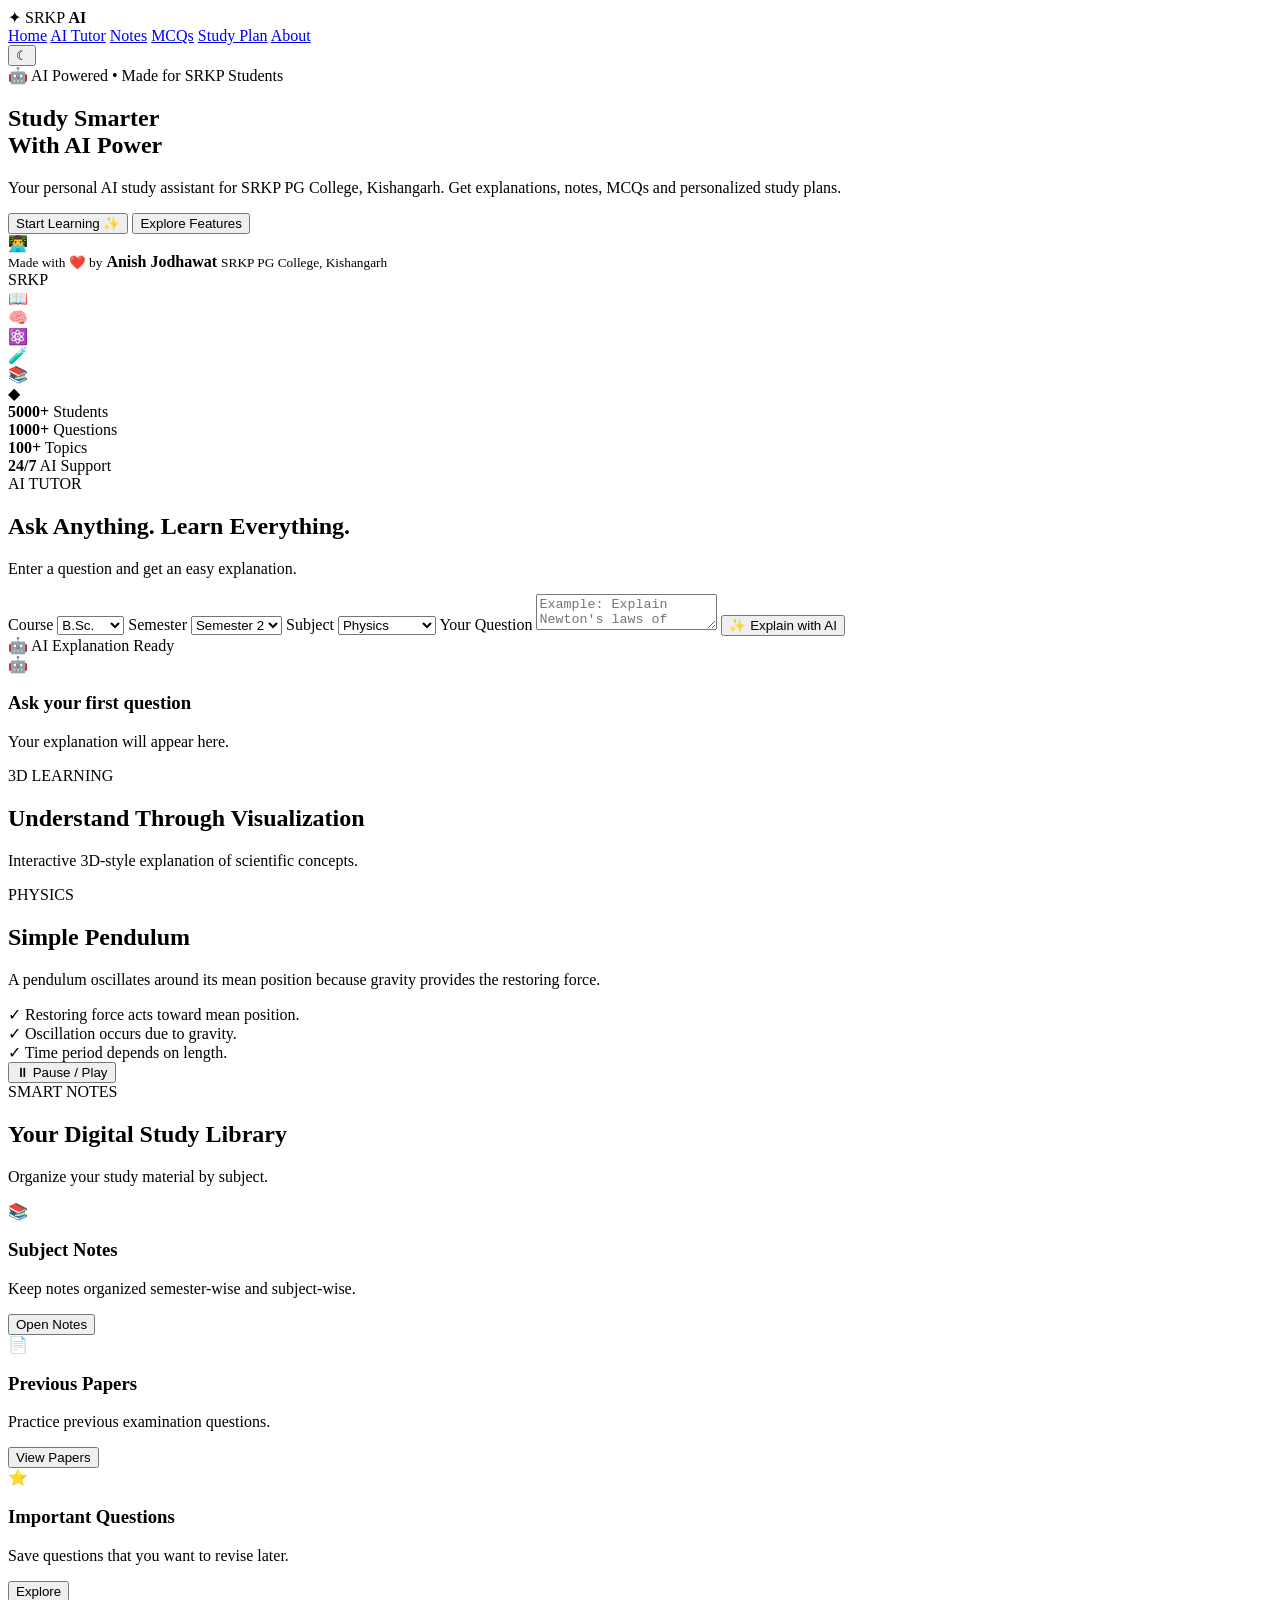
==== index.html @ 61305019 "Create index.html" ====
<!DOCTYPE html>
<html lang="en">
<head>
  <meta charset="UTF-8">
  <meta name="viewport" content="width=device-width, initial-scale=1.0">

  <title>SRKP AI Study Assistant | Anish Jodhawat</title>

  <link rel="stylesheet" href="style.css">

  <link rel="preconnect" href="https://fonts.googleapis.com">
  <link rel="preconnect" href="https://fonts.gstatic.com" crossorigin>
  <link href="https://fonts.googleapis.com/css2?family=Poppins:wght@300;400;500;600;700;800&display=swap" rel="stylesheet">
</head>

<body>

  <!-- Background -->
  <div class="background">
    <div class="glow glow1"></div>
    <div class="glow glow2"></div>
    <div class="stars"></div>
  </div>

  <!-- NAVBAR -->
  <header class="navbar">

    <div class="logo">
      <span class="logo-icon">✦</span>
      <span>SRKP <b>AI</b></span>
    </div>

    <nav>
      <a href="#home">Home</a>
      <a href="#ai">AI Tutor</a>
      <a href="#notes">Notes</a>
      <a href="#mcq">MCQs</a>
      <a href="#planner">Study Plan</a>
      <a href="#about">About</a>
    </nav>

    <button class="theme-btn" onclick="toggleTheme()">☾</button>

  </header>


  <!-- HERO -->
  <section id="home" class="hero">

    <div class="hero-content">

      <div class="badge">
        🤖 AI Powered • Made for SRKP Students
      </div>

      <h1>
        Study Smarter
        <br>
        With <span>AI Power</span>
      </h1>

      <p>
        Your personal AI study assistant for
        SRKP PG College, Kishangarh.
        Get explanations, notes, MCQs and
        personalized study plans.
      </p>

      <div class="hero-buttons">
        <button class="primary-btn" onclick="scrollToAI()">
          Start Learning ✨
        </button>

        <button class="secondary-btn" onclick="showFeatures()">
          Explore Features
        </button>
      </div>

      <div class="creator-card">
        <div class="creator-icon">👨‍💻</div>
        <div>
          <small>Made with ❤️ by</small>
          <strong>Anish Jodhawat</strong>
          <small>SRKP PG College, Kishangarh</small>
        </div>
      </div>

    </div>


    <!-- 3D STUDENT -->
    <div class="hero-visual">

      <div class="platform">
        <div class="platform-ring"></div>
      </div>

      <div class="student-3d">

        <div class="head">
          <div class="hair"></div>
          <div class="eye left"></div>
          <div class="eye right"></div>
          <div class="smile"></div>
        </div>

        <div class="body">
          <div class="shirt-logo">SRKP</div>
        </div>

        <div class="book">
          <div class="book-page">📖</div>
        </div>

      </div>

      <!-- Floating 3D objects -->

      <div class="floating object-brain">🧠</div>
      <div class="floating object-atom">⚛️</div>
      <div class="floating object-flask">🧪</div>
      <div class="floating object-book">📚</div>
      <div class="floating object-cube">◆</div>

    </div>

  </section>


  <!-- STATISTICS -->
  <section class="stats">

    <div class="stat-card">
      <strong>5000+</strong>
      <span>Students</span>
    </div>

    <div class="stat-card">
      <strong>1000+</strong>
      <span>Questions</span>
    </div>

    <div class="stat-card">
      <strong>100+</strong>
      <span>Topics</span>
    </div>

    <div class="stat-card">
      <strong>24/7</strong>
      <span>AI Support</span>
    </div>

  </section>


  <!-- AI TUTOR -->
  <section id="ai" class="section">

    <div class="section-title">
      <span>AI TUTOR</span>
      <h2>Ask Anything. Learn Everything.</h2>
      <p>Enter a question and get an easy explanation.</p>
    </div>

    <div class="ai-container">

      <div class="question-panel">

        <label>Course</label>

        <select id="course">
          <option>B.Sc.</option>
          <option>B.A.</option>
          <option>B.Com.</option>
          <option>M.Sc.</option>
        </select>

        <label>Semester</label>

        <select id="semester">
          <option>Semester 1</option>
          <option selected>Semester 2</option>
          <option>Semester 3</option>
          <option>Semester 4</option>
          <option>Semester 5</option>
          <option>Semester 6</option>
        </select>

        <label>Subject</label>

        <select id="subject">
          <option>Physics</option>
          <option>Chemistry</option>
          <option>Botany</option>
          <option>Zoology</option>
          <option>English</option>
          <option>Mathematics</option>
        </select>

        <label>Your Question</label>

        <textarea id="question"
          placeholder="Example: Explain Newton's laws of motion..."></textarea>

        <button class="primary-btn full" onclick="askAI()">
          ✨ Explain with AI
        </button>

      </div>


      <div class="answer-panel">

        <div class="answer-header">
          <span>🤖 AI Explanation</span>
          <span id="status">Ready</span>
        </div>

        <div id="answer">

          <div class="empty-ai">
            <div class="big-robot">🤖</div>

            <h3>Ask your first question</h3>

            <p>
              Your explanation will appear here.
            </p>
          </div>

        </div>

      </div>

    </div>

  </section>


  <!-- 3D VISUALIZATION -->
  <section class="section visualization-section">

    <div class="section-title">
      <span>3D LEARNING</span>
      <h2>Understand Through Visualization</h2>
      <p>Interactive 3D-style explanation of scientific concepts.</p>
    </div>

    <div class="visual-card">

      <div class="visual-info">

        <span class="small-label">PHYSICS</span>

        <h2>Simple Pendulum</h2>

        <p>
          A pendulum oscillates around its mean position because
          gravity provides the restoring force.
        </p>

        <div class="key-points">

          <div>✓ Restoring force acts toward mean position.</div>
          <div>✓ Oscillation occurs due to gravity.</div>
          <div>✓ Time period depends on length.</div>

        </div>

        <button class="secondary-btn" onclick="togglePendulum()">
          ⏸ Pause / Play
        </button>

      </div>


      <!-- CSS 3D PENDULUM -->
      <div class="pendulum-area">

        <div class="pendulum-top"></div>

        <div class="rope">
          <div class="pendulum-ball"></div>
        </div>

        <div class="pendulum-shadow"></div>

      </div>

    </div>

  </section>


  <!-- NOTES -->
  <section id="notes" class="section">

    <div class="section-title">
      <span>SMART NOTES</span>
      <h2>Your Digital Study Library</h2>
      <p>Organize your study material by subject.</p>
    </div>

    <div class="feature-grid">

      <div class="feature-card">
        <div class="feature-icon">📚</div>
        <h3>Subject Notes</h3>
        <p>Keep notes organized semester-wise and subject-wise.</p>
        <button onclick="openFeature('Notes')">Open Notes</button>
      </div>

      <div class="feature-card">
        <div class="feature-icon">📄</div>
        <h3>Previous Papers</h3>
        <p>Practice previous examination questions.</p>
        <button onclick="openFeature('Previous Papers')">View Papers</button>
      </div>

      <div class="feature-card">
        <div class="feature-icon">⭐</div>
        <h3>Important Questions</h3>
        <p>Save questions that you want to revise later.</p>
        <button onclick="openFeature('Important Questions')">Explore</button>
      </div>

    </div>

  </section>


  <!-- MCQ -->
  <section id="mcq" class="section">

    <div class="section-title">
      <span>AI
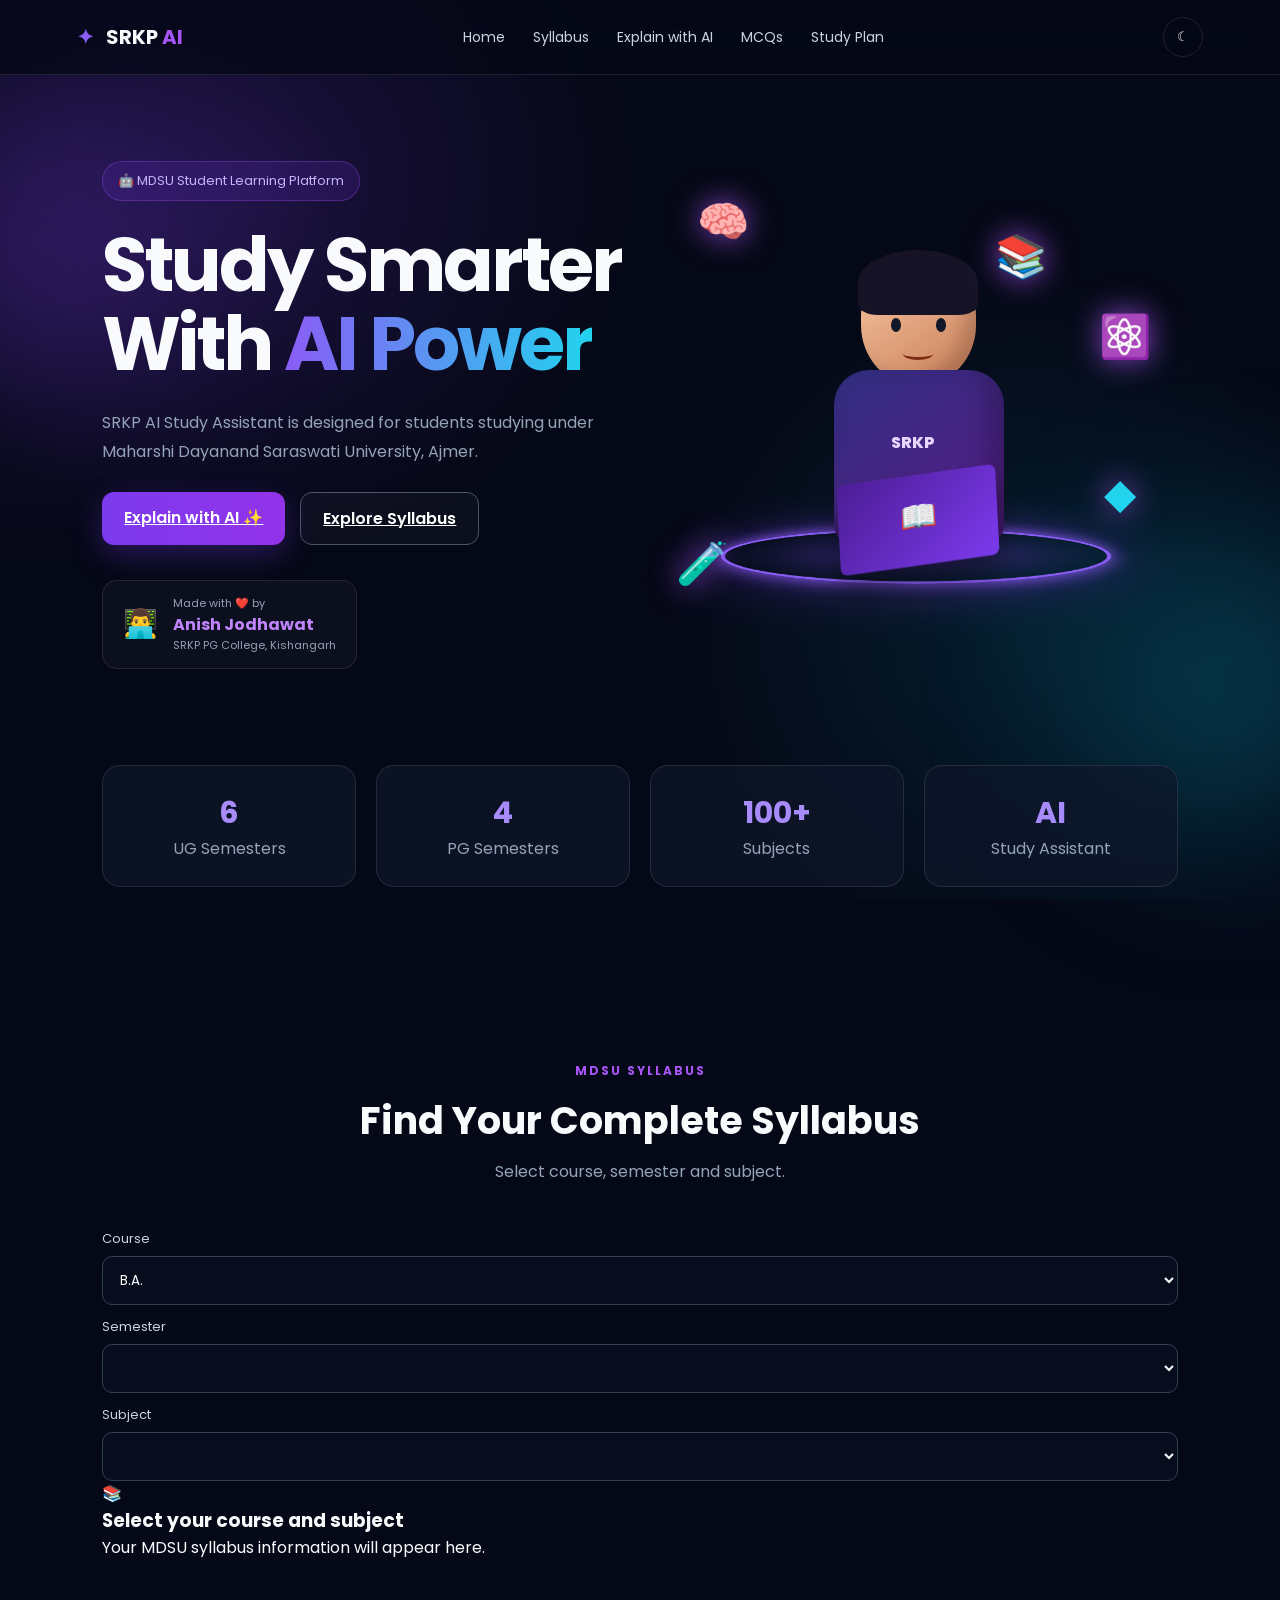
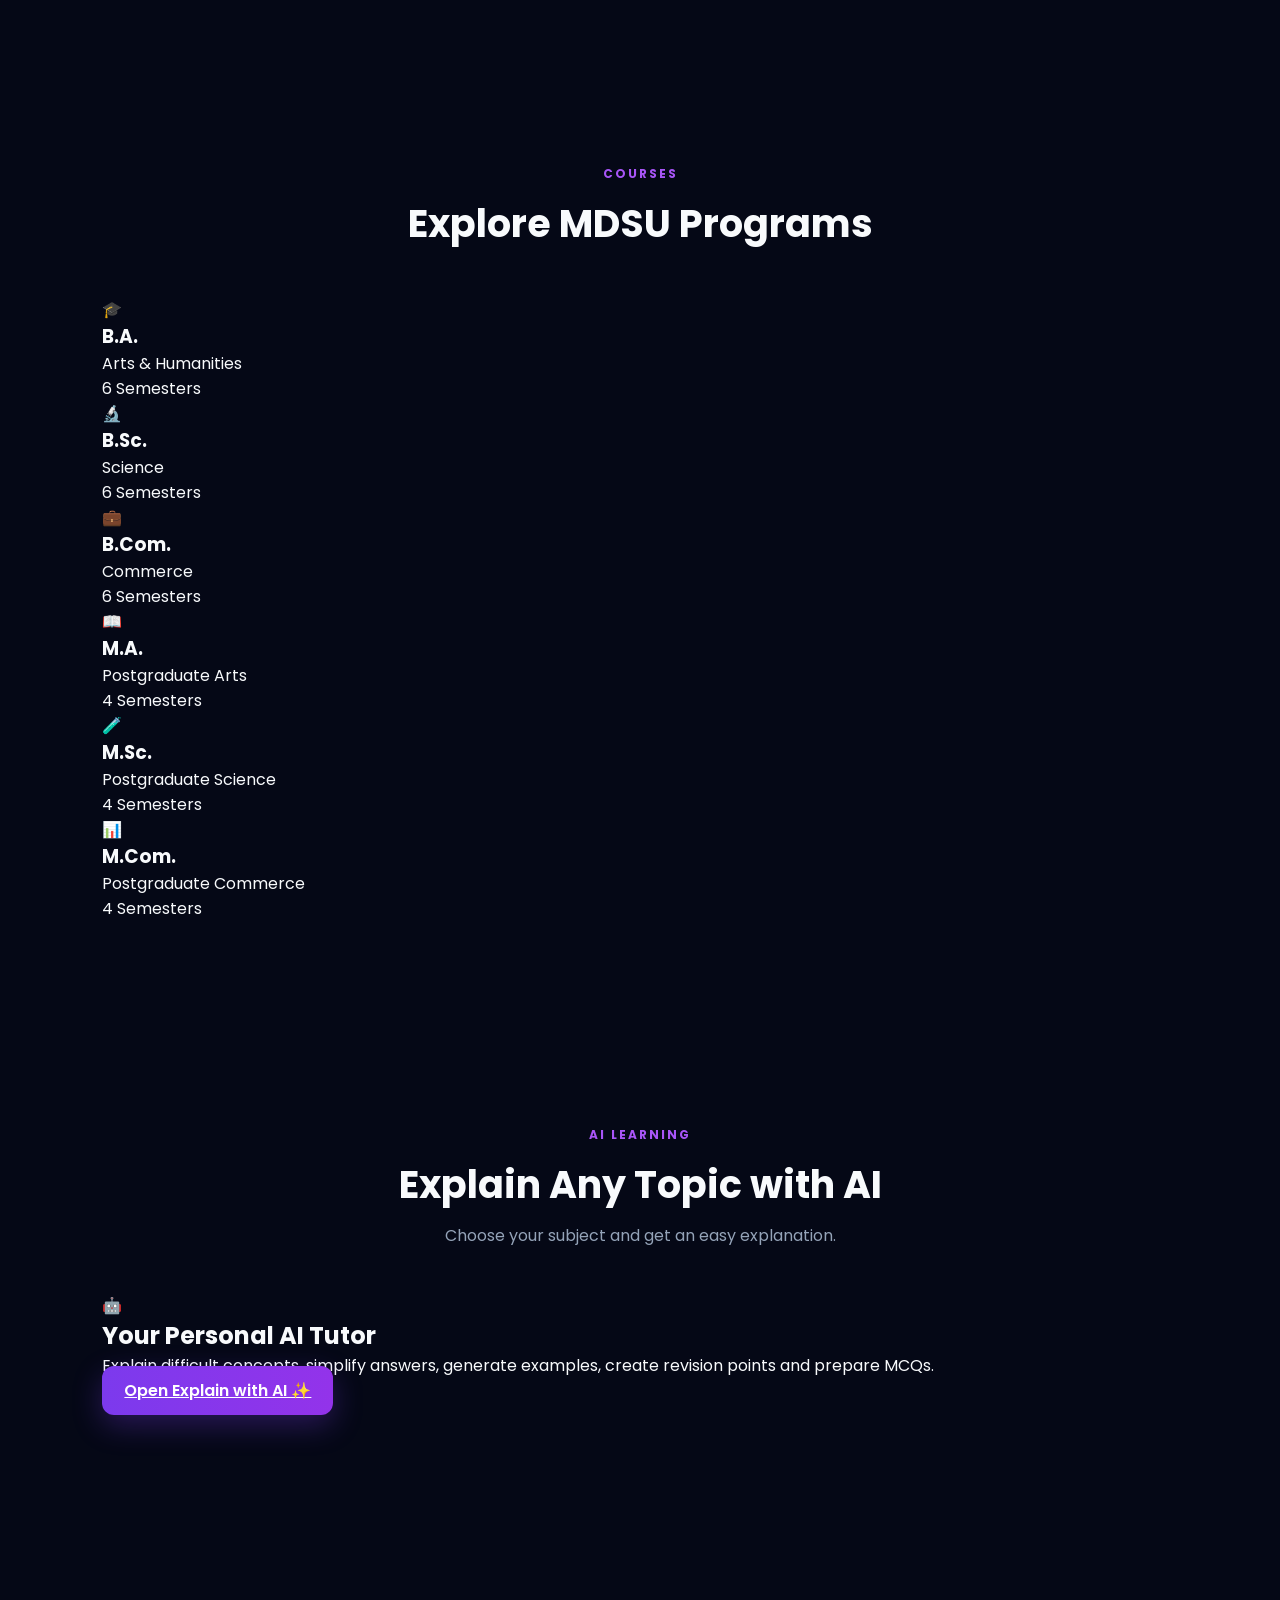
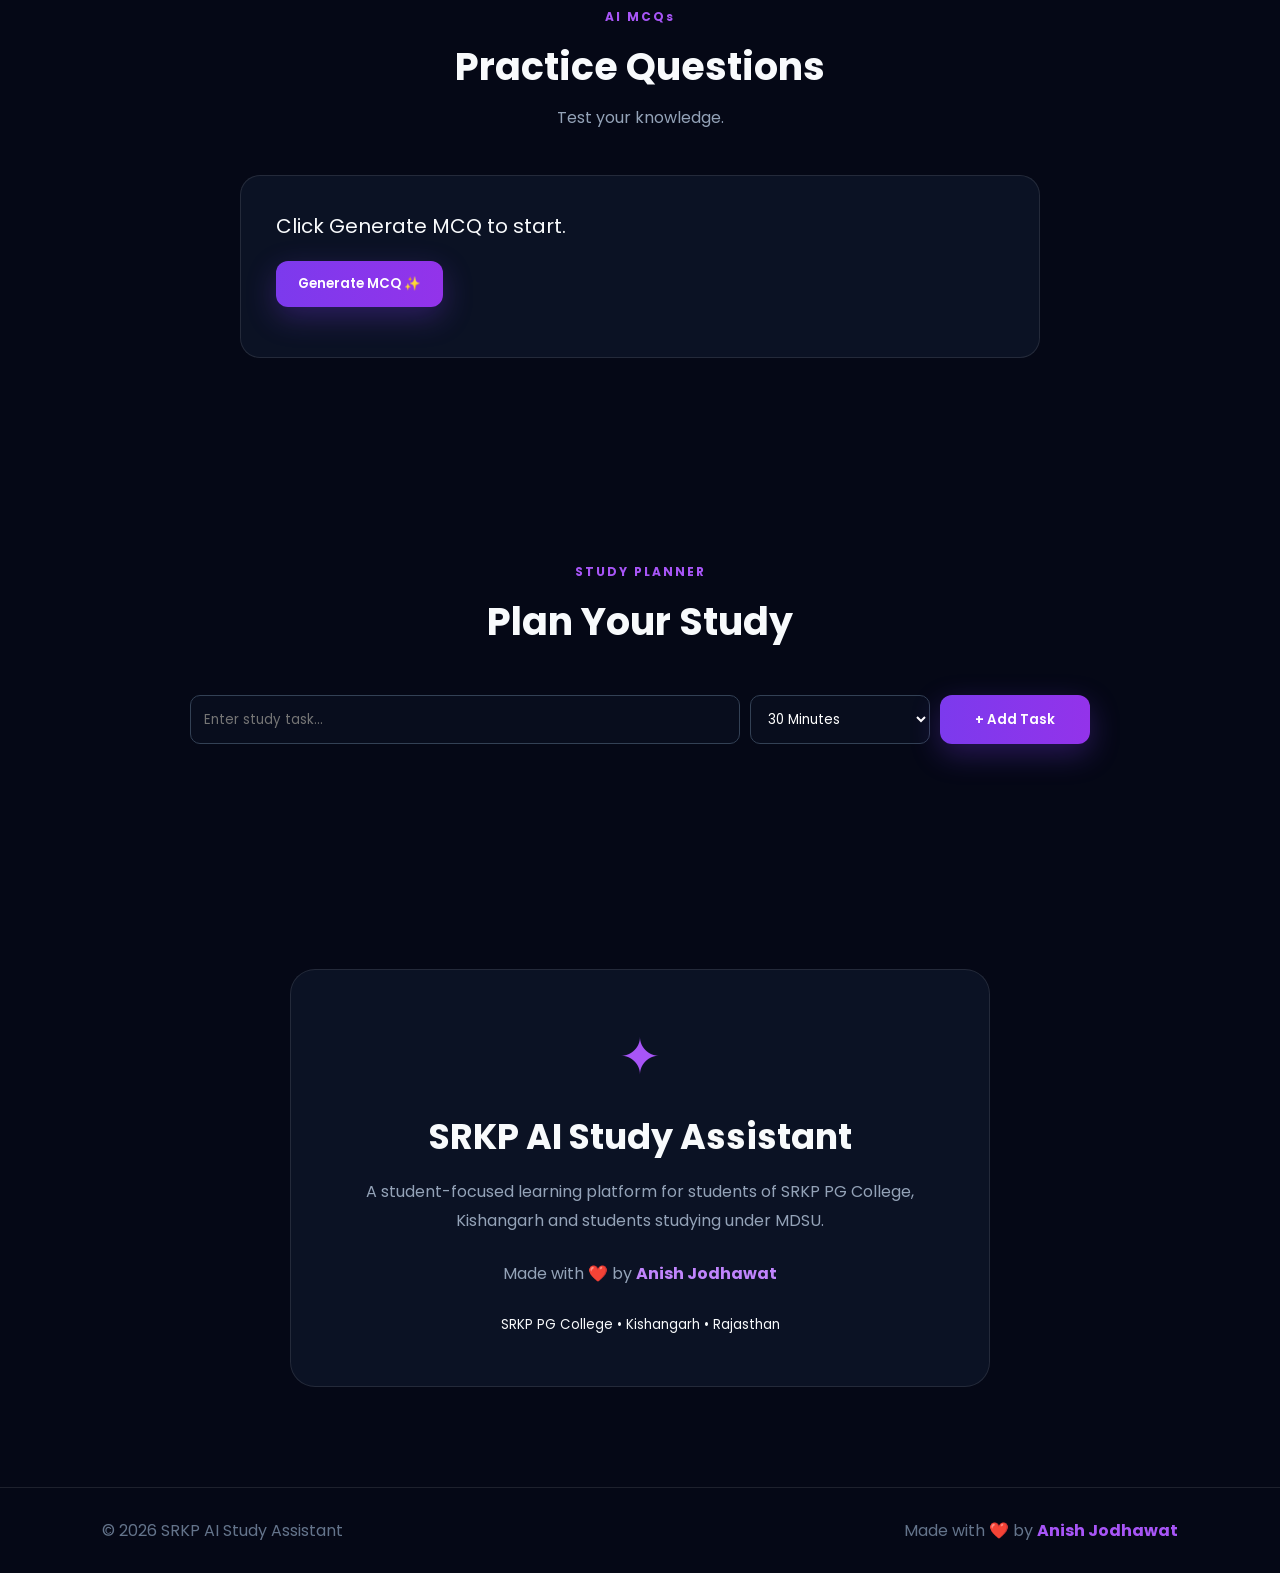
==== commit b68c0714: "Add initial HTML structure for SRKP AI Study Assistant" ====
--- a/index.html
+++ b/index.html
@@ -1,336 +1,583 @@
 <!DOCTYPE html>
 <html lang="en">
 <head>
-  <meta charset="UTF-8">
-  <meta name="viewport" content="width=device-width, initial-scale=1.0">
-
-  <title>SRKP AI Study Assistant | Anish Jodhawat</title>
-
-  <link rel="stylesheet" href="style.css">
-
-  <link rel="preconnect" href="https://fonts.googleapis.com">
-  <link rel="preconnect" href="https://fonts.gstatic.com" crossorigin>
-  <link href="https://fonts.googleapis.com/css2?family=Poppins:wght@300;400;500;600;700;800&display=swap" rel="stylesheet">
+    <meta charset="UTF-8">
+    <meta name="viewport" content="width=device-width, initial-scale=1.0">
+
+    <title>SRKP AI Study Assistant | Anish Jodhawat</title>
+
+    <link rel="stylesheet" href="style.css">
+
+    <link rel="preconnect" href="https://fonts.googleapis.com">
+    <link rel="preconnect" href="https://fonts.gstatic.com" crossorigin>
+
+    <link href="https://fonts.googleapis.com/css2?family=Poppins:wght@300;400;500;600;700;800&display=swap" rel="stylesheet">
 </head>
 
 <body>
 
-  <!-- Background -->
-  <div class="background">
+<div class="background">
     <div class="glow glow1"></div>
     <div class="glow glow2"></div>
-    <div class="stars"></div>
-  </div>
-
-  <!-- NAVBAR -->
-  <header class="navbar">
+</div>
+
+
+<!-- NAVBAR -->
+
+<header class="navbar">
 
     <div class="logo">
-      <span class="logo-icon">✦</span>
-      <span>SRKP <b>AI</b></span>
+        <span class="logo-icon">✦</span>
+        SRKP <b>AI</b>
     </div>
 
     <nav>
-      <a href="#home">Home</a>
-      <a href="#ai">AI Tutor</a>
-      <a href="#notes">Notes</a>
-      <a href="#mcq">MCQs</a>
-      <a href="#planner">Study Plan</a>
-      <a href="#about">About</a>
+        <a href="#home">Home</a>
+        <a href="#syllabus">Syllabus</a>
+        <a href="explainwithai.html">Explain with AI</a>
+        <a href="#mcq">MCQs</a>
+        <a href="#planner">Study Plan</a>
     </nav>
 
     <button class="theme-btn" onclick="toggleTheme()">☾</button>
 
-  </header>
-
-
-  <!-- HERO -->
-  <section id="home" class="hero">
+</header>
+
+
+<!-- HERO -->
+
+<section id="home" class="hero">
 
     <div class="hero-content">
 
-      <div class="badge">
-        🤖 AI Powered • Made for SRKP Students
-      </div>
-
-      <h1>
-        Study Smarter
-        <br>
-        With <span>AI Power</span>
-      </h1>
-
-      <p>
-        Your personal AI study assistant for
-        SRKP PG College, Kishangarh.
-        Get explanations, notes, MCQs and
-        personalized study plans.
-      </p>
-
-      <div class="hero-buttons">
-        <button class="primary-btn" onclick="scrollToAI()">
-          Start Learning ✨
+        <div class="badge">
+            🤖 MDSU Student Learning Platform
+        </div>
+
+        <h1>
+            Study Smarter
+            <br>
+            With <span>AI Power</span>
+        </h1>
+
+        <p>
+            SRKP AI Study Assistant is designed for students
+            studying under Maharshi Dayanand Saraswati University,
+            Ajmer.
+        </p>
+
+        <div class="hero-buttons">
+
+            <a href="explainwithai.html" class="primary-btn">
+                Explain with AI ✨
+            </a>
+
+            <a href="#syllabus" class="secondary-btn">
+                Explore Syllabus
+            </a>
+
+        </div>
+
+        <div class="creator-card">
+
+            <div class="creator-icon">
+                👨‍💻
+            </div>
+
+            <div>
+                <small>Made with ❤️ by</small>
+                <strong>Anish Jodhawat</strong>
+                <small>SRKP PG College, Kishangarh</small>
+            </div>
+
+        </div>
+
+    </div>
+
+
+    <!-- 3D STUDENT -->
+
+    <div class="hero-visual">
+
+        <div class="platform">
+            <div class="platform-ring"></div>
+        </div>
+
+        <div class="student-3d">
+
+            <div class="head">
+                <div class="hair"></div>
+                <div class="eye left"></div>
+                <div class="eye right"></div>
+                <div class="smile"></div>
+            </div>
+
+            <div class="body">
+                <div class="shirt-logo">
+                    SRKP
+                </div>
+            </div>
+
+            <div class="book">
+                <div class="book-page">
+                    📖
+                </div>
+            </div>
+
+        </div>
+
+        <div class="floating object-brain">🧠</div>
+        <div class="floating object-atom">⚛️</div>
+        <div class="floating object-flask">🧪</div>
+        <div class="floating object-book">📚</div>
+        <div class="floating object-cube">◆</div>
+
+    </div>
+
+</section>
+
+
+<!-- STATS -->
+
+<section class="stats">
+
+    <div class="stat-card">
+        <strong>6</strong>
+        <span>UG Semesters</span>
+    </div>
+
+    <div class="stat-card">
+        <strong>4</strong>
+        <span>PG Semesters</span>
+    </div>
+
+    <div class="stat-card">
+        <strong>100+</strong>
+        <span>Subjects</span>
+    </div>
+
+    <div class="stat-card">
+        <strong>AI</strong>
+        <span>Study Assistant</span>
+    </div>
+
+</section>
+
+
+<!-- SYLLABUS -->
+
+<section id="syllabus" class="section">
+
+    <div class="section-title">
+
+        <span>MDSU SYLLABUS</span>
+
+        <h2>Find Your Complete Syllabus</h2>
+
+        <p>
+            Select course, semester and subject.
+        </p>
+
+    </div>
+
+
+    <div class="syllabus-box">
+
+        <div class="syllabus-controls">
+
+            <div>
+                <label>Course</label>
+
+                <select id="syllabusCourse"
+                        onchange="updateSyllabus()">
+
+                    <option value="BA">B.A.</option>
+                    <option value="BSc">B.Sc.</option>
+                    <option value="BCom">B.Com.</option>
+                    <option value="MA">M.A.</option>
+                    <option value="MSc">M.Sc.</option>
+                    <option value="MCom">M.Com.</option>
+
+                </select>
+            </div>
+
+
+            <div>
+
+                <label>Semester</label>
+
+                <select id="syllabusSemester"
+                        onchange="updateSyllabus()">
+
+                </select>
+
+            </div>
+
+
+            <div>
+
+                <label>Subject</label>
+
+                <select id="syllabusSubject"
+                        onchange="showSyllabus()">
+
+                </select>
+
+            </div>
+
+        </div>
+
+
+        <div id="syllabusResult"
+             class="syllabus-result">
+
+            <div class="empty-syllabus">
+
+                <div>📚</div>
+
+                <h3>
+                    Select your course and subject
+                </h3>
+
+                <p>
+                    Your MDSU syllabus information
+                    will appear here.
+                </p>
+
+            </div>
+
+        </div>
+
+    </div>
+
+</section>
+
+
+<!-- QUICK COURSES -->
+
+<section class="section">
+
+    <div class="section-title">
+
+        <span>COURSES</span>
+
+        <h2>Explore MDSU Programs</h2>
+
+    </div>
+
+
+    <div class="course-grid">
+
+        <div class="course-card"
+             onclick="selectCourse('BA')">
+
+            <div class="course-icon">
+                🎓
+            </div>
+
+            <h3>B.A.</h3>
+
+            <p>
+                Arts & Humanities
+            </p>
+
+            <span>
+                6 Semesters
+            </span>
+
+        </div>
+
+
+        <div class="course-card"
+             onclick="selectCourse('BSc')">
+
+            <div class="course-icon">
+                🔬
+            </div>
+
+            <h3>B.Sc.</h3>
+
+            <p>
+                Science
+            </p>
+
+            <span>
+                6 Semesters
+            </span>
+
+        </div>
+
+
+        <div class="course-card"
+             onclick="selectCourse('BCom')">
+
+            <div class="course-icon">
+                💼
+            </div>
+
+            <h3>B.Com.</h3>
+
+            <p>
+                Commerce
+            </p>
+
+            <span>
+                6 Semesters
+            </span>
+
+        </div>
+
+
+        <div class="course-card"
+             onclick="selectCourse('MA')">
+
+            <div class="course-icon">
+                📖
+            </div>
+
+            <h3>M.A.</h3>
+
+            <p>
+                Postgraduate Arts
+            </p>
+
+            <span>
+                4 Semesters
+            </span>
+
+        </div>
+
+
+        <div class="course-card"
+             onclick="selectCourse('MSc')">
+
+            <div class="course-icon">
+                🧪
+            </div>
+
+            <h3>M.Sc.</h3>
+
+            <p>
+                Postgraduate Science
+            </p>
+
+            <span>
+                4 Semesters
+            </span>
+
+        </div>
+
+
+        <div class="course-card"
+             onclick="selectCourse('MCom')">
+
+            <div class="course-icon">
+                📊
+            </div>
+
+            <h3>M.Com.</h3>
+
+            <p>
+                Postgraduate Commerce
+            </p>
+
+            <span>
+                4 Semesters
+            </span>
+
+        </div>
+
+    </div>
+
+</section>
+
+
+<!-- AI -->
+
+<section class="section">
+
+    <div class="section-title">
+
+        <span>AI LEARNING</span>
+
+        <h2>Explain Any Topic with AI</h2>
+
+        <p>
+            Choose your subject and get an easy explanation.
+        </p>
+
+    </div>
+
+
+    <div class="ai-preview">
+
+        <div class="ai-preview-icon">
+            🤖
+        </div>
+
+        <h2>
+            Your Personal AI Tutor
+        </h2>
+
+        <p>
+            Explain difficult concepts,
+            simplify answers, generate examples,
+            create revision points and prepare MCQs.
+        </p>
+
+        <a href="explainwithai.html"
+           class="primary-btn">
+
+            Open Explain with AI ✨
+
+        </a>
+
+    </div>
+
+</section>
+
+
+<!-- MCQ -->
+
+<section id="mcq" class="section">
+
+    <div class="section-title">
+
+        <span>AI MCQs</span>
+
+        <h2>Practice Questions</h2>
+
+        <p>
+            Test your knowledge.
+        </p>
+
+    </div>
+
+
+    <div class="mcq-box">
+
+        <div id="mcqQuestion">
+            Click Generate MCQ to start.
+        </div>
+
+        <div id="options"></div>
+
+        <button class="primary-btn"
+                onclick="generateMCQ()">
+
+            Generate MCQ ✨
+
         </button>
 
-        <button class="secondary-btn" onclick="showFeatures()">
-          Explore Features
+        <div id="mcqResult"></div>
+
+    </div>
+
+</section>
+
+
+<!-- STUDY PLANNER -->
+
+<section id="planner"
+         class="section">
+
+    <div class="section-title">
+
+        <span>STUDY PLANNER</span>
+
+        <h2>Plan Your Study</h2>
+
+    </div>
+
+
+    <div class="planner">
+
+        <input id="taskInput"
+               type="text"
+               placeholder="Enter study task...">
+
+        <select id="timeInput">
+
+            <option>30 Minutes</option>
+            <option>1 Hour</option>
+            <option>2 Hours</option>
+            <option>3 Hours</option>
+
+        </select>
+
+        <button class="primary-btn"
+                onclick="addTask()">
+
+            + Add Task
+
         </button>
-      </div>
-
-      <div class="creator-card">
-        <div class="creator-icon">👨‍💻</div>
-        <div>
-          <small>Made with ❤️ by</small>
-          <strong>Anish Jodhawat</strong>
-          <small>SRKP PG College, Kishangarh</small>
-        </div>
-      </div>
-
-    </div>
-
-
-    <!-- 3D STUDENT -->
-    <div class="hero-visual">
-
-      <div class="platform">
-        <div class="platform-ring"></div>
-      </div>
-
-      <div class="student-3d">
-
-        <div class="head">
-          <div class="hair"></div>
-          <div class="eye left"></div>
-          <div class="eye right"></div>
-          <div class="smile"></div>
-        </div>
-
-        <div class="body">
-          <div class="shirt-logo">SRKP</div>
-        </div>
-
-        <div class="book">
-          <div class="book-page">📖</div>
-        </div>
-
-      </div>
-
-      <!-- Floating 3D objects -->
-
-      <div class="floating object-brain">🧠</div>
-      <div class="floating object-atom">⚛️</div>
-      <div class="floating object-flask">🧪</div>
-      <div class="floating object-book">📚</div>
-      <div class="floating object-cube">◆</div>
-
-    </div>
-
-  </section>
-
-
-  <!-- STATISTICS -->
-  <section class="stats">
-
-    <div class="stat-card">
-      <strong>5000+</strong>
-      <span>Students</span>
-    </div>
-
-    <div class="stat-card">
-      <strong>1000+</strong>
-      <span>Questions</span>
-    </div>
-
-    <div class="stat-card">
-      <strong>100+</strong>
-      <span>Topics</span>
-    </div>
-
-    <div class="stat-card">
-      <strong>24/7</strong>
-      <span>AI Support</span>
-    </div>
-
-  </section>
-
-
-  <!-- AI TUTOR -->
-  <section id="ai" class="section">
-
-    <div class="section-title">
-      <span>AI TUTOR</span>
-      <h2>Ask Anything. Learn Everything.</h2>
-      <p>Enter a question and get an easy explanation.</p>
-    </div>
-
-    <div class="ai-container">
-
-      <div class="question-panel">
-
-        <label>Course</label>
-
-        <select id="course">
-          <option>B.Sc.</option>
-          <option>B.A.</option>
-          <option>B.Com.</option>
-          <option>M.Sc.</option>
-        </select>
-
-        <label>Semester</label>
-
-        <select id="semester">
-          <option>Semester 1</option>
-          <option selected>Semester 2</option>
-          <option>Semester 3</option>
-          <option>Semester 4</option>
-          <option>Semester 5</option>
-          <option>Semester 6</option>
-        </select>
-
-        <label>Subject</label>
-
-        <select id="subject">
-          <option>Physics</option>
-          <option>Chemistry</option>
-          <option>Botany</option>
-          <option>Zoology</option>
-          <option>English</option>
-          <option>Mathematics</option>
-        </select>
-
-        <label>Your Question</label>
-
-        <textarea id="question"
-          placeholder="Example: Explain Newton's laws of motion..."></textarea>
-
-        <button class="primary-btn full" onclick="askAI()">
-          ✨ Explain with AI
-        </button>
-
-      </div>
-
-
-      <div class="answer-panel">
-
-        <div class="answer-header">
-          <span>🤖 AI Explanation</span>
-          <span id="status">Ready</span>
-        </div>
-
-        <div id="answer">
-
-          <div class="empty-ai">
-            <div class="big-robot">🤖</div>
-
-            <h3>Ask your first question</h3>
-
-            <p>
-              Your explanation will appear here.
-            </p>
-          </div>
-
-        </div>
-
-      </div>
-
-    </div>
-
-  </section>
-
-
-  <!-- 3D VISUALIZATION -->
-  <section class="section visualization-section">
-
-    <div class="section-title">
-      <span>3D LEARNING</span>
-      <h2>Understand Through Visualization</h2>
-      <p>Interactive 3D-style explanation of scientific concepts.</p>
-    </div>
-
-    <div class="visual-card">
-
-      <div class="visual-info">
-
-        <span class="small-label">PHYSICS</span>
-
-        <h2>Simple Pendulum</h2>
+
+    </div>
+
+
+    <div id="taskList"
+         class="task-list">
+
+    </div>
+
+</section>
+
+
+<!-- ABOUT -->
+
+<section class="about">
+
+    <div class="about-card">
+
+        <div class="about-logo">
+            ✦
+        </div>
+
+        <h2>
+            SRKP AI Study Assistant
+        </h2>
 
         <p>
-          A pendulum oscillates around its mean position because
-          gravity provides the restoring force.
+            A student-focused learning platform
+            for students of SRKP PG College,
+            Kishangarh and students studying
+            under MDSU.
         </p>
 
-        <div class="key-points">
-
-          <div>✓ Restoring force acts toward mean position.</div>
-          <div>✓ Oscillation occurs due to gravity.</div>
-          <div>✓ Time period depends on length.</div>
-
-        </div>
-
-        <button class="secondary-btn" onclick="togglePendulum()">
-          ⏸ Pause / Play
-        </button>
-
-      </div>
-
-
-      <!-- CSS 3D PENDULUM -->
-      <div class="pendulum-area">
-
-        <div class="pendulum-top"></div>
-
-        <div class="rope">
-          <div class="pendulum-ball"></div>
-        </div>
-
-        <div class="pendulum-shadow"></div>
-
-      </div>
-
-    </div>
-
-  </section>
-
-
-  <!-- NOTES -->
-  <section id="notes" class="section">
-
-    <div class="section-title">
-      <span>SMART NOTES</span>
-      <h2>Your Digital Study Library</h2>
-      <p>Organize your study material by subject.</p>
-    </div>
-
-    <div class="feature-grid">
-
-      <div class="feature-card">
-        <div class="feature-icon">📚</div>
-        <h3>Subject Notes</h3>
-        <p>Keep notes organized semester-wise and subject-wise.</p>
-        <button onclick="openFeature('Notes')">Open Notes</button>
-      </div>
-
-      <div class="feature-card">
-        <div class="feature-icon">📄</div>
-        <h3>Previous Papers</h3>
-        <p>Practice previous examination questions.</p>
-        <button onclick="openFeature('Previous Papers')">View Papers</button>
-      </div>
-
-      <div class="feature-card">
-        <div class="feature-icon">⭐</div>
-        <h3>Important Questions</h3>
-        <p>Save questions that you want to revise later.</p>
-        <button onclick="openFeature('Important Questions')">Explore</button>
-      </div>
-
-    </div>
-
-  </section>
-
-
-  <!-- MCQ -->
-  <section id="mcq" class="section">
-
-    <div class="section-title">
-      <span>AI
+        <div class="made-by">
+
+            Made with ❤️ by
+
+            <strong>
+                Anish Jodhawat
+            </strong>
+
+        </div>
+
+        <small>
+            SRKP PG College • Kishangarh • Rajasthan
+        </small>
+
+    </div>
+
+</section>
+
+
+<footer>
+
+    <div>
+        © 2026 SRKP AI Study Assistant
+    </div>
+
+    <div>
+        Made with ❤️ by
+        <strong>Anish Jodhawat</strong>
+    </div>
+
+</footer>
+
+
+<script src="script.js"></script>
+
+</body>
+</html>
--- a/style.css
+++ b/style.css
@@ -0,0 +1,958 @@
+* {
+  margin: 0;
+  padding: 0;
+  box-sizing: border-box;
+}
+
+:root {
+  --bg: #050816;
+  --card: rgba(15, 23, 42, 0.72);
+  --text: #f8fafc;
+  --muted: #94a3b8;
+  --primary: #7c3aed;
+  --secondary: #06b6d4;
+  --border: rgba(255,255,255,0.1);
+}
+
+html {
+  scroll-behavior: smooth;
+}
+
+body {
+  font-family: "Poppins", sans-serif;
+  background: var(--bg);
+  color: var(--text);
+  overflow-x: hidden;
+}
+
+/* BACKGROUND */
+
+.background {
+  position: fixed;
+  inset: 0;
+  z-index: -10;
+  background:
+    radial-gradient(circle at 20% 20%, rgba(124,58,237,.18), transparent 30%),
+    radial-gradient(circle at 80% 70%, rgba(6,182,212,.12), transparent 30%),
+    #050816;
+}
+
+.glow {
+  position: absolute;
+  border-radius: 50%;
+  filter: blur(100px);
+  opacity: .35;
+}
+
+.glow1 {
+  width: 300px;
+  height: 300px;
+  background: #7c3aed;
+  top: 10%;
+  left: -100px;
+}
+
+.glow2 {
+  width: 250px;
+  height: 250px;
+  background: #06b6d4;
+  right: -80px;
+  bottom: 10%;
+}
+
+/* NAVBAR */
+
+.navbar {
+  height: 75px;
+  display: flex;
+  align-items: center;
+  justify-content: space-between;
+  padding: 0 6%;
+  position: sticky;
+  top: 0;
+  z-index: 100;
+  backdrop-filter: blur(18px);
+  background: rgba(5,8,22,.72);
+  border-bottom: 1px solid var(--border);
+}
+
+.logo {
+  font-size: 20px;
+  font-weight: 700;
+}
+
+.logo b {
+  color: #a855f7;
+}
+
+.logo-icon {
+  color: #8b5cf6;
+  margin-right: 8px;
+}
+
+nav {
+  display: flex;
+  gap: 28px;
+}
+
+nav a {
+  color: #cbd5e1;
+  text-decoration: none;
+  font-size: 14px;
+  transition: .3s;
+}
+
+nav a:hover {
+  color: #a855f7;
+}
+
+.theme-btn {
+  border: 1px solid var(--border);
+  background: transparent;
+  color: white;
+  border-radius: 50%;
+  width: 40px;
+  height: 40px;
+  cursor: pointer;
+}
+
+/* HERO */
+
+.hero {
+  min-height: 680px;
+  display: grid;
+  grid-template-columns: 1fr 1fr;
+  align-items: center;
+  padding: 70px 8%;
+  gap: 30px;
+}
+
+.hero-content {
+  max-width: 650px;
+}
+
+.badge {
+  display: inline-block;
+  padding: 9px 15px;
+  border-radius: 30px;
+  background: rgba(124,58,237,.15);
+  border: 1px solid rgba(168,85,247,.3);
+  color: #c4b5fd;
+  font-size: 13px;
+  margin-bottom: 25px;
+}
+
+.hero h1 {
+  font-size: clamp(42px, 6vw, 75px);
+  line-height: 1.05;
+  letter-spacing: -3px;
+}
+
+.hero h1 span {
+  background: linear-gradient(90deg,#8b5cf6,#22d3ee);
+  -webkit-background-clip: text;
+  color: transparent;
+}
+
+.hero p {
+  color: var(--muted);
+  max-width: 580px;
+  line-height: 1.8;
+  margin: 25px 0;
+}
+
+.hero-buttons {
+  display: flex;
+  gap: 15px;
+  flex-wrap: wrap;
+}
+
+button {
+  font-family: inherit;
+}
+
+.primary-btn,
+.secondary-btn {
+  padding: 13px 22px;
+  border-radius: 12px;
+  cursor: pointer;
+  font-weight: 600;
+  transition: .3s;
+}
+
+.primary-btn {
+  border: none;
+  color: white;
+  background: linear-gradient(90deg,#7c3aed,#9333ea);
+  box-shadow: 0 10px 30px rgba(124,58,237,.3);
+}
+
+.primary-btn:hover {
+  transform: translateY(-3px);
+  box-shadow: 0 15px 40px rgba(124,58,237,.5);
+}
+
+.secondary-btn {
+  border: 1px solid #475569;
+  color: white;
+  background: rgba(255,255,255,.03);
+}
+
+.secondary-btn:hover {
+  border-color: #8b5cf6;
+}
+
+.full {
+  width: 100%;
+}
+
+.creator-card {
+  display: flex;
+  align-items: center;
+  gap: 15px;
+  width: fit-content;
+  margin-top: 35px;
+  padding: 14px 20px;
+  border: 1px solid var(--border);
+  border-radius: 15px;
+  background: rgba(255,255,255,.03);
+}
+
+.creator-icon {
+  font-size: 28px;
+}
+
+.creator-card small,
+.creator-card strong {
+  display: block;
+}
+
+.creator-card small {
+  color: #94a3b8;
+  font-size: 11px;
+}
+
+.creator-card strong {
+  color: #c084fc;
+}
+
+/* 3D HERO */
+
+.hero-visual {
+  position: relative;
+  min-height: 520px;
+  display: flex;
+  justify-content: center;
+  align-items: center;
+  perspective: 1000px;
+}
+
+.platform {
+  position: absolute;
+  width: 390px;
+  height: 100px;
+  bottom: 70px;
+  border-radius: 50%;
+  background: radial-gradient(ellipse,rgba(124,58,237,.4),transparent 70%);
+  transform: rotateX(65deg);
+  box-shadow: 0 0 80px rgba(124,58,237,.5);
+}
+
+.platform-ring {
+  position: absolute;
+  inset: 0;
+  border: 4px solid #8b5cf6;
+  border-radius: 50%;
+  box-shadow: 0 0 25px #8b5cf6;
+}
+
+.student-3d {
+  position: relative;
+  width: 220px;
+  height: 350px;
+  animation: floatStudent 4s ease-in-out infinite;
+  z-index: 5;
+}
+
+@keyframes floatStudent {
+  0%,100% {
+    transform: translateY(0) rotateY(-5deg);
+  }
+
+  50% {
+    transform: translateY(-18px) rotateY(5deg);
+  }
+}
+
+.head {
+  position: absolute;
+  width: 115px;
+  height: 125px;
+  border-radius: 45% 45% 48% 48%;
+  background: linear-gradient(145deg,#f9c9a5,#c77b55);
+  left: 55px;
+  top: 20px;
+  box-shadow: inset -12px -8px 15px rgba(0,0,0,.15);
+}
+
+.hair {
+  position: absolute;
+  width: 120px;
+  height: 65px;
+  top: -10px;
+  left: -3px;
+  border-radius: 60% 60% 20% 20%;
+  background: #171327;
+}
+
+.eye {
+  position: absolute;
+  width: 10px;
+  height: 14px;
+  background: #111827;
+  border-radius: 50%;
+  top: 58px;
+}
+
+.eye.left {
+  left: 30px;
+}
+
+.eye.right {
+  right: 30px;
+}
+
+.smile {
+  position: absolute;
+  width: 30px;
+  height: 12px;
+  border-bottom: 3px solid #7c2d12;
+  border-radius: 50%;
+  left: 42px;
+  top: 88px;
+}
+
+.body {
+  position: absolute;
+  width: 170px;
+  height: 175px;
+  left: 28px;
+  top: 130px;
+  border-radius: 35px 35px 20px 20px;
+  background: linear-gradient(145deg,#312e81,#581c87);
+  box-shadow: inset -15px -15px 30px rgba(0,0,0,.25);
+}
+
+.shirt-logo {
+  position: absolute;
+  top: 60px;
+  left: 57px;
+  font-weight: 800;
+  color: #e9d5ff;
+}
+
+.book {
+  position: absolute;
+  width: 160px;
+  height: 90px;
+  background: linear-gradient(135deg,#4c1d95,#7c3aed);
+  bottom: 25px;
+  left: 32px;
+  transform: rotate(-8deg) skewX(-5deg);
+  border-radius: 7px;
+  box-shadow: 0 20px 30px rgba(0,0,0,.4);
+}
+
+.book-page {
+  text-align: center;
+  padding-top: 20px;
+  font-size: 30px;
+}
+
+.floating {
+  position: absolute;
+  font-size: 42px;
+  filter: drop-shadow(0 0 15px rgba(168,85,247,.8));
+  animation: orbit 5s ease-in-out infinite;
+  z-index: 10;
+}
+
+.object-brain {
+  top: 35px;
+  left: 8%;
+}
+
+.object-atom {
+  top: 150px;
+  right: 5%;
+}
+
+.object-flask {
+  bottom: 80px;
+  left: 4%;
+}
+
+.object-book {
+  top: 70px;
+  right: 25%;
+}
+
+.object-cube {
+  bottom: 150px;
+  right: 8%;
+  color: #22d3ee;
+}
+
+@keyframes orbit {
+  0%,100% {
+    transform: translateY(0) rotate(0deg);
+  }
+
+  50% {
+    transform: translateY(-25px) rotate(12deg);
+  }
+}
+
+/* STATS */
+
+.stats {
+  padding: 10px 8% 70px;
+  display: grid;
+  grid-template-columns: repeat(4,1fr);
+  gap: 20px;
+}
+
+.stat-card {
+  padding: 25px;
+  text-align: center;
+  border: 1px solid var(--border);
+  background: var(--card);
+  border-radius: 18px;
+}
+
+.stat-card strong {
+  display: block;
+  font-size: 30px;
+  color: #a78bfa;
+}
+
+.stat-card span {
+  color: var(--muted);
+}
+
+/* SECTIONS */
+
+.section {
+  padding: 100px 8%;
+}
+
+.section-title {
+  text-align: center;
+  margin-bottom: 45px;
+}
+
+.section-title > span,
+.small-label {
+  color: #a855f7;
+  font-size: 12px;
+  font-weight: 700;
+  letter-spacing: 2px;
+}
+
+.section-title h2 {
+  font-size: 38px;
+  margin: 10px 0;
+}
+
+.section-title p {
+  color: var(--muted);
+}
+
+/* AI */
+
+.ai-container {
+  max-width: 1100px;
+  margin: auto;
+  display: grid;
+  grid-template-columns: .8fr 1.2fr;
+  gap: 20px;
+}
+
+.question-panel,
+.answer-panel {
+  padding: 25px;
+  border: 1px solid var(--border);
+  border-radius: 20px;
+  background: rgba(15,23,42,.65);
+  backdrop-filter: blur(20px);
+}
+
+label {
+  display: block;
+  color: #cbd5e1;
+  font-size: 13px;
+  margin: 12px 0 7px;
+}
+
+select,
+textarea,
+input {
+  width: 100%;
+  padding: 13px;
+  border: 1px solid #334155;
+  background: #080d1d;
+  color: white;
+  border-radius: 10px;
+  outline: none;
+  font-family: inherit;
+}
+
+textarea {
+  height: 130px;
+  resize: vertical;
+}
+
+.answer-header {
+  display: flex;
+  justify-content: space-between;
+  color: #c4b5fd;
+  border-bottom: 1px solid var(--border);
+  padding-bottom: 15px;
+}
+
+#status {
+  font-size: 12px;
+  color: #22d3ee;
+}
+
+#answer {
+  min-height: 380px;
+  padding-top: 25px;
+  line-height: 1.8;
+}
+
+.empty-ai {
+  text-align: center;
+  margin-top: 80px;
+  color: var(--muted);
+}
+
+.big-robot {
+  font-size: 70px;
+  animation: robotFloat 2s ease-in-out infinite;
+}
+
+@keyframes robotFloat {
+  50% {
+    transform: translateY(-12px);
+  }
+}
+
+/* 3D VISUALIZATION */
+
+.visual-card {
+  max-width: 1100px;
+  margin: auto;
+  padding: 35px;
+  display: grid;
+  grid-template-columns: 1fr 1fr;
+  gap: 30px;
+  align-items: center;
+  border: 1px solid var(--border);
+  border-radius: 25px;
+  background: rgba(15,23,42,.7);
+}
+
+.visual-info h2 {
+  font-size: 38px;
+  margin: 10px 0;
+}
+
+.visual-info p {
+  color: var(--muted);
+  line-height: 1.8;
+}
+
+.key-points {
+  margin: 25px 0;
+  color: #c4b5fd;
+  line-height: 2;
+}
+
+.pendulum-area {
+  height: 400px;
+  position: relative;
+  display: flex;
+  justify-content: center;
+  perspective: 700px;
+  overflow: hidden;
+}
+
+.pendulum-top {
+  position: absolute;
+  top: 50px;
+  width: 220px;
+  height: 25px;
+  border-radius: 8px;
+  background: linear-gradient(90deg,#78350f,#d97706,#78350f);
+  box-shadow: 0 8px 20px rgba(0,0,0,.4);
+}
+
+.rope {
+  position: absolute;
+  width: 4px;
+  height: 220px;
+  top: 70px;
+  transform-origin: top;
+  background: #cbd5e1;
+  animation: pendulum 2.5s ease-in-out infinite;
+}
+
+.pendulum-ball {
+  position: absolute;
+  width: 55px;
+  height: 55px;
+  bottom: -28px;
+  left: -25px;
+  border-radius: 50%;
+  background: radial-gradient(circle at 30% 25%,#67e8f9,#2563eb 50%,#172554);
+  box-shadow: 0 0 25px rgba(34,211,238,.7);
+}
+
+@keyframes pendulum {
+  0%,100% {
+    transform: rotate(-25deg);
+  }
+
+  50% {
+    transform: rotate(25deg);
+  }
+}
+
+.pendulum-shadow {
+  position: absolute;
+  bottom: 50px;
+  width: 300px;
+  height: 45px;
+  border-radius: 50%;
+  background: rgba(0,0,0,.4);
+  filter: blur(12px);
+}
+
+/* FEATURES */
+
+.feature-grid {
+  max-width: 1100px;
+  margin: auto;
+  display: grid;
+  grid-template-columns: repeat(3,1fr);
+  gap: 20px;
+}
+
+.feature-card {
+  padding: 30px;
+  border: 1px solid var(--border);
+  background: var(--card);
+  border-radius: 20px;
+  transition: .3s;
+}
+
+.feature-card:hover {
+  transform: translateY(-8px);
+  border-color: #7c3aed;
+}
+
+.feature-icon {
+  font-size: 40px;
+  margin-bottom: 20px;
+}
+
+.feature-card h3 {
+  margin-bottom: 10px;
+}
+
+.feature-card p {
+  color: var(--muted);
+  line-height: 1.7;
+  margin-bottom: 20px;
+}
+
+.feature-card button {
+  background: transparent;
+  border: 1px solid #475569;
+  color: white;
+  padding: 9px 15px;
+  border-radius: 8px;
+  cursor: pointer;
+}
+
+/* MCQ */
+
+.mcq-box {
+  max-width: 800px;
+  margin: auto;
+  padding: 35px;
+  border: 1px solid var(--border);
+  border-radius: 20px;
+  background: var(--card);
+}
+
+#mcqQuestion {
+  font-size: 20px;
+  margin-bottom: 20px;
+}
+
+.option {
+  padding: 13px;
+  border: 1px solid #334155;
+  border-radius: 10px;
+  margin: 10px 0;
+  cursor: pointer;
+  transition: .3s;
+}
+
+.option:hover {
+  border-color: #8b5cf6;
+  background: rgba(124,58,237,.1);
+}
+
+.correct {
+  border-color: #22c55e;
+  background: rgba(34,197,94,.15);
+}
+
+.wrong {
+  border-color: #ef4444;
+  background: rgba(239,68,68,.15);
+}
+
+#mcqResult {
+  margin-top: 15px;
+  font-weight: 600;
+}
+
+/* PLANNER */
+
+.planner {
+  max-width: 900px;
+  margin: auto;
+  display: grid;
+  grid-template-columns: 1fr 180px 150px;
+  gap: 10px;
+}
+
+.task-list {
+  max-width: 900px;
+  margin: 25px auto;
+}
+
+.task {
+  padding: 15px;
+  margin: 10px 0;
+  border: 1px solid var(--border);
+  border-radius: 12px;
+  background: var(--card);
+  display: flex;
+  justify-content: space-between;
+}
+
+/* ABOUT */
+
+.about {
+  padding: 100px 8%;
+  text-align: center;
+}
+
+.about-card {
+  max-width: 700px;
+  margin: auto;
+  padding: 50px;
+  border: 1px solid var(--border);
+  border-radius: 25px;
+  background: var(--card);
+}
+
+.about-logo {
+  font-size: 50px;
+  color: #a855f7;
+}
+
+.about-card h2 {
+  font-size: 35px;
+  margin: 15px 0;
+}
+
+.about-card p {
+  color: var(--muted);
+  line-height: 1.8;
+}
+
+.made-by {
+  margin: 25px;
+  color: #94a3b8;
+}
+
+.made-by strong {
+  color: #c084fc;
+}
+
+/* FOOTER */
+
+footer {
+  border-top: 1px solid var(--border);
+  padding: 30px 8%;
+  display: flex;
+  justify-content: space-between;
+  color: #64748b;
+}
+
+footer strong {
+  color: #a855f7;
+}
+
+/* MODAL */
+
+.modal {
+  display: none;
+  position: fixed;
+  inset: 0;
+  z-index: 1000;
+  background: rgba(0,0,0,.75);
+  align-items: center;
+  justify-content: center;
+  backdrop-filter: blur(10px);
+}
+
+.modal.show {
+  display: flex;
+}
+
+.modal-content {
+  width: min(500px,90%);
+  padding: 35px;
+  border-radius: 20px;
+  border: 1px solid #475569;
+  background: #0b1020;
+  position: relative;
+}
+
+.modal-content h2 {
+  margin-bottom: 15px;
+}
+
+.modal-content p {
+  color: #94a3b8;
+  line-height: 1.7;
+  margin-bottom: 25px;
+}
+
+.close {
+  position: absolute;
+  right: 20px;
+  top: 15px;
+  background: none;
+  border: none;
+  color: white;
+  font-size: 30px;
+  cursor: pointer;
+}
+
+/* LIGHT MODE */
+
+body.light {
+  --bg: #f8fafc;
+  --text: #0f172a;
+  --muted: #475569;
+  --card: rgba(255,255,255,.8);
+}
+
+body.light .navbar {
+  background: rgba(248,250,252,.85);
+}
+
+body.light select,
+body.light textarea,
+body.light input {
+  background: white;
+  color: #0f172a;
+}
+
+/* MOBILE */
+
+@media(max-width:900px) {
+
+  nav {
+    display: none;
+  }
+
+  .hero {
+    grid-template-columns: 1fr;
+    text-align: center;
+  }
+
+  .hero-content {
+    margin: auto;
+  }
+
+  .hero-buttons {
+    justify-content: center;
+  }
+
+  .creator-card {
+    margin-left: auto;
+    margin-right: auto;
+    text-align: left;
+  }
+
+  .stats {
+    grid-template-columns: repeat(2,1fr);
+  }
+
+  .ai-container,
+  .visual-card {
+    grid-template-columns: 1fr;
+  }
+
+  .feature-grid {
+    grid-template-columns: 1fr;
+  }
+
+  .planner {
+    grid-template-columns: 1fr;
+  }
+
+}
+
+@media(max-width:500px) {
+
+  .hero {
+    padding: 50px 5%;
+  }
+
+  .hero h1 {
+    font-size: 42px;
+  }
+
+  .hero-visual {
+    transform: scale(.8);
+  }
+
+  .stats {
+    grid-template-columns: 1fr;
+  }
+
+  .section {
+    padding: 70px 5%;
+  }
+
+  .section-title h2 {
+    font-size: 30px;
+  }
+
+  footer {
+    flex-direction: column;
+    gap: 10px;
+    text-align: center;
+  }
+
+}
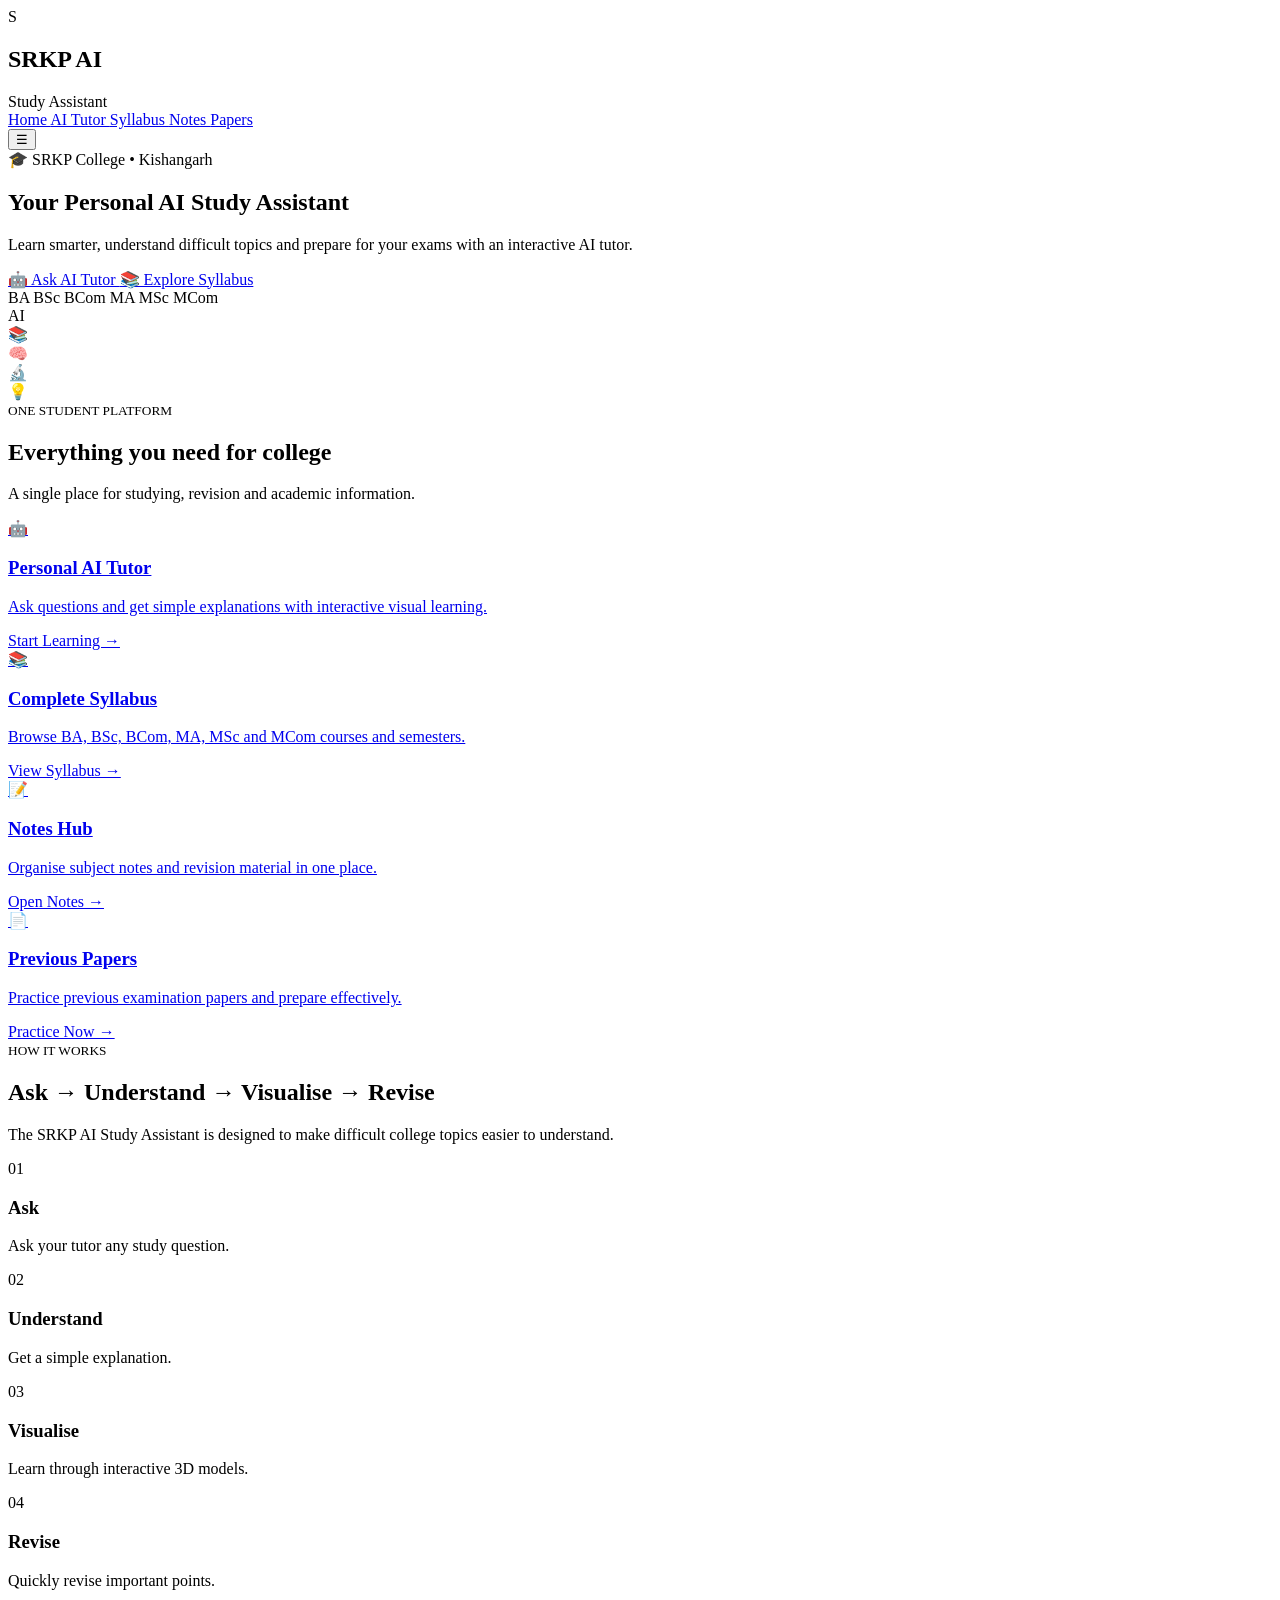
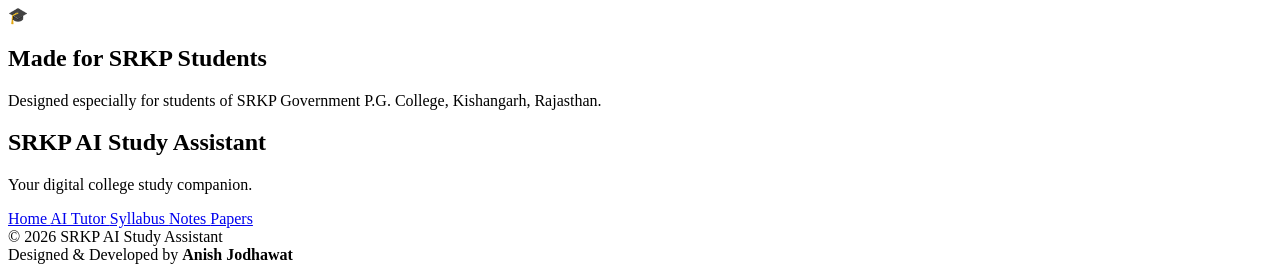
==== commit f0f9df0b: "Create index.html" ====
--- a/index.html
+++ b/index.html
@@ -7,571 +7,461 @@
     <title>SRKP AI Study Assistant | Anish Jodhawat</title>
 
     <link rel="stylesheet" href="style.css">
-
-    <link rel="preconnect" href="https://fonts.googleapis.com">
-    <link rel="preconnect" href="https://fonts.gstatic.com" crossorigin>
-
-    <link href="https://fonts.googleapis.com/css2?family=Poppins:wght@300;400;500;600;700;800&display=swap" rel="stylesheet">
 </head>
 
 <body>
 
-<div class="background">
-    <div class="glow glow1"></div>
-    <div class="glow glow2"></div>
-</div>
-
-
-<!-- NAVBAR -->
+<!-- ================= NAVBAR ================= -->
 
 <header class="navbar">
 
     <div class="logo">
-        <span class="logo-icon">✦</span>
-        SRKP <b>AI</b>
-    </div>
-
-    <nav>
-        <a href="#home">Home</a>
-        <a href="#syllabus">Syllabus</a>
-        <a href="explainwithai.html">Explain with AI</a>
-        <a href="#mcq">MCQs</a>
-        <a href="#planner">Study Plan</a>
+        <div class="logo-box">S</div>
+
+        <div>
+            <h2>SRKP AI</h2>
+            <span>Study Assistant</span>
+        </div>
+    </div>
+
+    <nav id="navigation">
+
+        <a href="index.html" class="active">
+            Home
+        </a>
+
+        <a href="tutor.html">
+            AI Tutor
+        </a>
+
+        <a href="syllabus.html">
+            Syllabus
+        </a>
+
+        <a href="notes.html">
+            Notes
+        </a>
+
+        <a href="papers.html">
+            Papers
+        </a>
+
     </nav>
 
-    <button class="theme-btn" onclick="toggleTheme()">☾</button>
+    <button class="menu-button" onclick="toggleMenu()">
+        ☰
+    </button>
 
 </header>
 
 
-<!-- HERO -->
-
-<section id="home" class="hero">
+<!-- ================= HERO SECTION ================= -->
+
+<section class="hero">
 
     <div class="hero-content">
 
-        <div class="badge">
-            🤖 MDSU Student Learning Platform
+        <div class="college-badge">
+            🎓 SRKP College • Kishangarh
         </div>
 
         <h1>
-            Study Smarter
-            <br>
-            With <span>AI Power</span>
+            Your Personal
+            <span>AI Study Assistant</span>
         </h1>
 
         <p>
-            SRKP AI Study Assistant is designed for students
-            studying under Maharshi Dayanand Saraswati University,
-            Ajmer.
+            Learn smarter, understand difficult topics and prepare
+            for your exams with an interactive AI tutor.
         </p>
 
         <div class="hero-buttons">
 
-            <a href="explainwithai.html" class="primary-btn">
-                Explain with AI ✨
-            </a>
-
-            <a href="#syllabus" class="secondary-btn">
-                Explore Syllabus
-            </a>
-
-        </div>
-
-        <div class="creator-card">
-
-            <div class="creator-icon">
-                👨‍💻
+            <a href="tutor.html" class="btn primary-btn">
+                🤖 Ask AI Tutor
+            </a>
+
+            <a href="syllabus.html" class="btn secondary-btn">
+                📚 Explore Syllabus
+            </a>
+
+        </div>
+
+        <div class="courses">
+
+            <span>BA</span>
+            <span>BSc</span>
+            <span>BCom</span>
+            <span>MA</span>
+            <span>MSc</span>
+            <span>MCom</span>
+
+        </div>
+
+    </div>
+
+
+    <!-- ================= 3D AI VISUAL ================= -->
+
+    <div class="hero-3d">
+
+        <div class="scene">
+
+            <div class="orbit orbit-one"></div>
+
+            <div class="orbit orbit-two"></div>
+
+            <div class="orbit orbit-three"></div>
+
+
+            <div class="ai-core">
+
+                <div class="core-text">
+                    AI
+                </div>
+
+            </div>
+
+
+            <div class="floating-icon book">
+                📚
+            </div>
+
+            <div class="floating-icon brain">
+                🧠
+            </div>
+
+            <div class="floating-icon science">
+                🔬
+            </div>
+
+            <div class="floating-icon bulb">
+                💡
+            </div>
+
+        </div>
+
+    </div>
+
+</section>
+
+
+<!-- ================= FEATURES ================= -->
+
+<section class="features-section">
+
+    <div class="section-heading">
+
+        <small>
+            ONE STUDENT PLATFORM
+        </small>
+
+        <h2>
+            Everything you need for college
+        </h2>
+
+        <p>
+            A single place for studying, revision and academic
+            information.
+        </p>
+
+    </div>
+
+
+    <div class="features-grid">
+
+
+        <!-- AI TUTOR -->
+
+        <a href="tutor.html" class="feature-card">
+
+            <div class="feature-icon">
+                🤖
+            </div>
+
+            <h3>
+                Personal AI Tutor
+            </h3>
+
+            <p>
+                Ask questions and get simple explanations
+                with interactive visual learning.
+            </p>
+
+            <span class="card-link">
+                Start Learning →
+            </span>
+
+        </a>
+
+
+        <!-- SYLLABUS -->
+
+        <a href="syllabus.html" class="feature-card">
+
+            <div class="feature-icon">
+                📚
+            </div>
+
+            <h3>
+                Complete Syllabus
+            </h3>
+
+            <p>
+                Browse BA, BSc, BCom, MA, MSc and MCom
+                courses and semesters.
+            </p>
+
+            <span class="card-link">
+                View Syllabus →
+            </span>
+
+        </a>
+
+
+        <!-- NOTES -->
+
+        <a href="notes.html" class="feature-card">
+
+            <div class="feature-icon">
+                📝
+            </div>
+
+            <h3>
+                Notes Hub
+            </h3>
+
+            <p>
+                Organise subject notes and revision
+                material in one place.
+            </p>
+
+            <span class="card-link">
+                Open Notes →
+            </span>
+
+        </a>
+
+
+        <!-- PAPERS -->
+
+        <a href="papers.html" class="feature-card">
+
+            <div class="feature-icon">
+                📄
+            </div>
+
+            <h3>
+                Previous Papers
+            </h3>
+
+            <p>
+                Practice previous examination papers
+                and prepare effectively.
+            </p>
+
+            <span class="card-link">
+                Practice Now →
+            </span>
+
+        </a>
+
+    </div>
+
+</section>
+
+
+<!-- ================= HOW IT WORKS ================= -->
+
+<section class="how-section">
+
+    <div class="how-content">
+
+        <small>
+            HOW IT WORKS
+        </small>
+
+        <h2>
+            Ask → Understand → Visualise → Revise
+        </h2>
+
+        <p>
+            The SRKP AI Study Assistant is designed to make
+            difficult college topics easier to understand.
+        </p>
+
+    </div>
+
+
+    <div class="steps">
+
+        <div class="step">
+
+            <div class="step-number">
+                01
             </div>
 
             <div>
-                <small>Made with ❤️ by</small>
-                <strong>Anish Jodhawat</strong>
-                <small>SRKP PG College, Kishangarh</small>
-            </div>
-
-        </div>
-
-    </div>
-
-
-    <!-- 3D STUDENT -->
-
-    <div class="hero-visual">
-
-        <div class="platform">
-            <div class="platform-ring"></div>
-        </div>
-
-        <div class="student-3d">
-
-            <div class="head">
-                <div class="hair"></div>
-                <div class="eye left"></div>
-                <div class="eye right"></div>
-                <div class="smile"></div>
-            </div>
-
-            <div class="body">
-                <div class="shirt-logo">
-                    SRKP
-                </div>
-            </div>
-
-            <div class="book">
-                <div class="book-page">
-                    📖
-                </div>
-            </div>
-
-        </div>
-
-        <div class="floating object-brain">🧠</div>
-        <div class="floating object-atom">⚛️</div>
-        <div class="floating object-flask">🧪</div>
-        <div class="floating object-book">📚</div>
-        <div class="floating object-cube">◆</div>
+                <h3>
+                    Ask
+                </h3>
+
+                <p>
+                    Ask your tutor any study question.
+                </p>
+            </div>
+
+        </div>
+
+
+        <div class="step">
+
+            <div class="step-number">
+                02
+            </div>
+
+            <div>
+                <h3>
+                    Understand
+                </h3>
+
+                <p>
+                    Get a simple explanation.
+                </p>
+            </div>
+
+        </div>
+
+
+        <div class="step">
+
+            <div class="step-number">
+                03
+            </div>
+
+            <div>
+                <h3>
+                    Visualise
+                </h3>
+
+                <p>
+                    Learn through interactive 3D models.
+                </p>
+            </div>
+
+        </div>
+
+
+        <div class="step">
+
+            <div class="step-number">
+                04
+            </div>
+
+            <div>
+                <h3>
+                    Revise
+                </h3>
+
+                <p>
+                    Quickly revise important points.
+                </p>
+
+            </div>
+
+        </div>
 
     </div>
 
 </section>
 
 
-<!-- STATS -->
-
-<section class="stats">
-
-    <div class="stat-card">
-        <strong>6</strong>
-        <span>UG Semesters</span>
-    </div>
-
-    <div class="stat-card">
-        <strong>4</strong>
-        <span>PG Semesters</span>
-    </div>
-
-    <div class="stat-card">
-        <strong>100+</strong>
-        <span>Subjects</span>
-    </div>
-
-    <div class="stat-card">
-        <strong>AI</strong>
-        <span>Study Assistant</span>
+<!-- ================= COLLEGE SECTION ================= -->
+
+<section class="college-section">
+
+    <div class="college-card">
+
+        <div class="college-icon">
+            🎓
+        </div>
+
+        <div>
+
+            <h2>
+                Made for SRKP Students
+            </h2>
+
+            <p>
+                Designed especially for students of
+                SRKP Government P.G. College, Kishangarh,
+                Rajasthan.
+            </p>
+
+        </div>
+
     </div>
 
 </section>
 
 
-<!-- SYLLABUS -->
-
-<section id="syllabus" class="section">
-
-    <div class="section-title">
-
-        <span>MDSU SYLLABUS</span>
-
-        <h2>Find Your Complete Syllabus</h2>
-
-        <p>
-            Select course, semester and subject.
-        </p>
-
-    </div>
-
-
-    <div class="syllabus-box">
-
-        <div class="syllabus-controls">
-
-            <div>
-                <label>Course</label>
-
-                <select id="syllabusCourse"
-                        onchange="updateSyllabus()">
-
-                    <option value="BA">B.A.</option>
-                    <option value="BSc">B.Sc.</option>
-                    <option value="BCom">B.Com.</option>
-                    <option value="MA">M.A.</option>
-                    <option value="MSc">M.Sc.</option>
-                    <option value="MCom">M.Com.</option>
-
-                </select>
-            </div>
-
-
-            <div>
-
-                <label>Semester</label>
-
-                <select id="syllabusSemester"
-                        onchange="updateSyllabus()">
-
-                </select>
-
-            </div>
-
-
-            <div>
-
-                <label>Subject</label>
-
-                <select id="syllabusSubject"
-                        onchange="showSyllabus()">
-
-                </select>
-
-            </div>
-
-        </div>
-
-
-        <div id="syllabusResult"
-             class="syllabus-result">
-
-            <div class="empty-syllabus">
-
-                <div>📚</div>
-
-                <h3>
-                    Select your course and subject
-                </h3>
-
-                <p>
-                    Your MDSU syllabus information
-                    will appear here.
-                </p>
-
-            </div>
-
-        </div>
-
-    </div>
-
-</section>
-
-
-<!-- QUICK COURSES -->
-
-<section class="section">
-
-    <div class="section-title">
-
-        <span>COURSES</span>
-
-        <h2>Explore MDSU Programs</h2>
-
-    </div>
-
-
-    <div class="course-grid">
-
-        <div class="course-card"
-             onclick="selectCourse('BA')">
-
-            <div class="course-icon">
-                🎓
-            </div>
-
-            <h3>B.A.</h3>
-
-            <p>
-                Arts & Humanities
-            </p>
-
-            <span>
-                6 Semesters
-            </span>
-
-        </div>
-
-
-        <div class="course-card"
-             onclick="selectCourse('BSc')">
-
-            <div class="course-icon">
-                🔬
-            </div>
-
-            <h3>B.Sc.</h3>
-
-            <p>
-                Science
-            </p>
-
-            <span>
-                6 Semesters
-            </span>
-
-        </div>
-
-
-        <div class="course-card"
-             onclick="selectCourse('BCom')">
-
-            <div class="course-icon">
-                💼
-            </div>
-
-            <h3>B.Com.</h3>
-
-            <p>
-                Commerce
-            </p>
-
-            <span>
-                6 Semesters
-            </span>
-
-        </div>
-
-
-        <div class="course-card"
-             onclick="selectCourse('MA')">
-
-            <div class="course-icon">
-                📖
-            </div>
-
-            <h3>M.A.</h3>
-
-            <p>
-                Postgraduate Arts
-            </p>
-
-            <span>
-                4 Semesters
-            </span>
-
-        </div>
-
-
-        <div class="course-card"
-             onclick="selectCourse('MSc')">
-
-            <div class="course-icon">
-                🧪
-            </div>
-
-            <h3>M.Sc.</h3>
-
-            <p>
-                Postgraduate Science
-            </p>
-
-            <span>
-                4 Semesters
-            </span>
-
-        </div>
-
-
-        <div class="course-card"
-             onclick="selectCourse('MCom')">
-
-            <div class="course-icon">
-                📊
-            </div>
-
-            <h3>M.Com.</h3>
-
-            <p>
-                Postgraduate Commerce
-            </p>
-
-            <span>
-                4 Semesters
-            </span>
-
-        </div>
-
-    </div>
-
-</section>
-
-
-<!-- AI -->
-
-<section class="section">
-
-    <div class="section-title">
-
-        <span>AI LEARNING</span>
-
-        <h2>Explain Any Topic with AI</h2>
-
-        <p>
-            Choose your subject and get an easy explanation.
-        </p>
-
-    </div>
-
-
-    <div class="ai-preview">
-
-        <div class="ai-preview-icon">
-            🤖
-        </div>
-
-        <h2>
-            Your Personal AI Tutor
-        </h2>
-
-        <p>
-            Explain difficult concepts,
-            simplify answers, generate examples,
-            create revision points and prepare MCQs.
-        </p>
-
-        <a href="explainwithai.html"
-           class="primary-btn">
-
-            Open Explain with AI ✨
-
-        </a>
-
-    </div>
-
-</section>
-
-
-<!-- MCQ -->
-
-<section id="mcq" class="section">
-
-    <div class="section-title">
-
-        <span>AI MCQs</span>
-
-        <h2>Practice Questions</h2>
-
-        <p>
-            Test your knowledge.
-        </p>
-
-    </div>
-
-
-    <div class="mcq-box">
-
-        <div id="mcqQuestion">
-            Click Generate MCQ to start.
-        </div>
-
-        <div id="options"></div>
-
-        <button class="primary-btn"
-                onclick="generateMCQ()">
-
-            Generate MCQ ✨
-
-        </button>
-
-        <div id="mcqResult"></div>
-
-    </div>
-
-</section>
-
-
-<!-- STUDY PLANNER -->
-
-<section id="planner"
-         class="section">
-
-    <div class="section-title">
-
-        <span>STUDY PLANNER</span>
-
-        <h2>Plan Your Study</h2>
-
-    </div>
-
-
-    <div class="planner">
-
-        <input id="taskInput"
-               type="text"
-               placeholder="Enter study task...">
-
-        <select id="timeInput">
-
-            <option>30 Minutes</option>
-            <option>1 Hour</option>
-            <option>2 Hours</option>
-            <option>3 Hours</option>
-
-        </select>
-
-        <button class="primary-btn"
-                onclick="addTask()">
-
-            + Add Task
-
-        </button>
-
-    </div>
-
-
-    <div id="taskList"
-         class="task-list">
-
-    </div>
-
-</section>
-
-
-<!-- ABOUT -->
-
-<section class="about">
-
-    <div class="about-card">
-
-        <div class="about-logo">
-            ✦
-        </div>
-
-        <h2>
-            SRKP AI Study Assistant
-        </h2>
-
-        <p>
-            A student-focused learning platform
-            for students of SRKP PG College,
-            Kishangarh and students studying
-            under MDSU.
-        </p>
-
-        <div class="made-by">
-
-            Made with ❤️ by
-
-            <strong>
-                Anish Jodhawat
-            </strong>
-
-        </div>
-
-        <small>
-            SRKP PG College • Kishangarh • Rajasthan
-        </small>
-
-    </div>
-
-</section>
-
+<!-- ================= FOOTER ================= -->
 
 <footer>
 
-    <div>
+    <div class="footer-main">
+
+        <div>
+
+            <h2>
+                SRKP AI Study Assistant
+            </h2>
+
+            <p>
+                Your digital college study companion.
+            </p>
+
+        </div>
+
+
+        <div class="footer-links">
+
+            <a href="index.html">
+                Home
+            </a>
+
+            <a href="tutor.html">
+                AI Tutor
+            </a>
+
+            <a href="syllabus.html">
+                Syllabus
+            </a>
+
+            <a href="notes.html">
+                Notes
+            </a>
+
+            <a href="papers.html">
+                Papers
+            </a>
+
+        </div>
+
+    </div>
+
+
+    <div class="copyright">
+
         © 2026 SRKP AI Study Assistant
-    </div>
-
-    <div>
-        Made with ❤️ by
-        <strong>Anish Jodhawat</strong>
+
+        <br>
+
+        Designed & Developed by
+        <strong>
+            Anish Jodhawat
+        </strong>
+
     </div>
 
 </footer>
